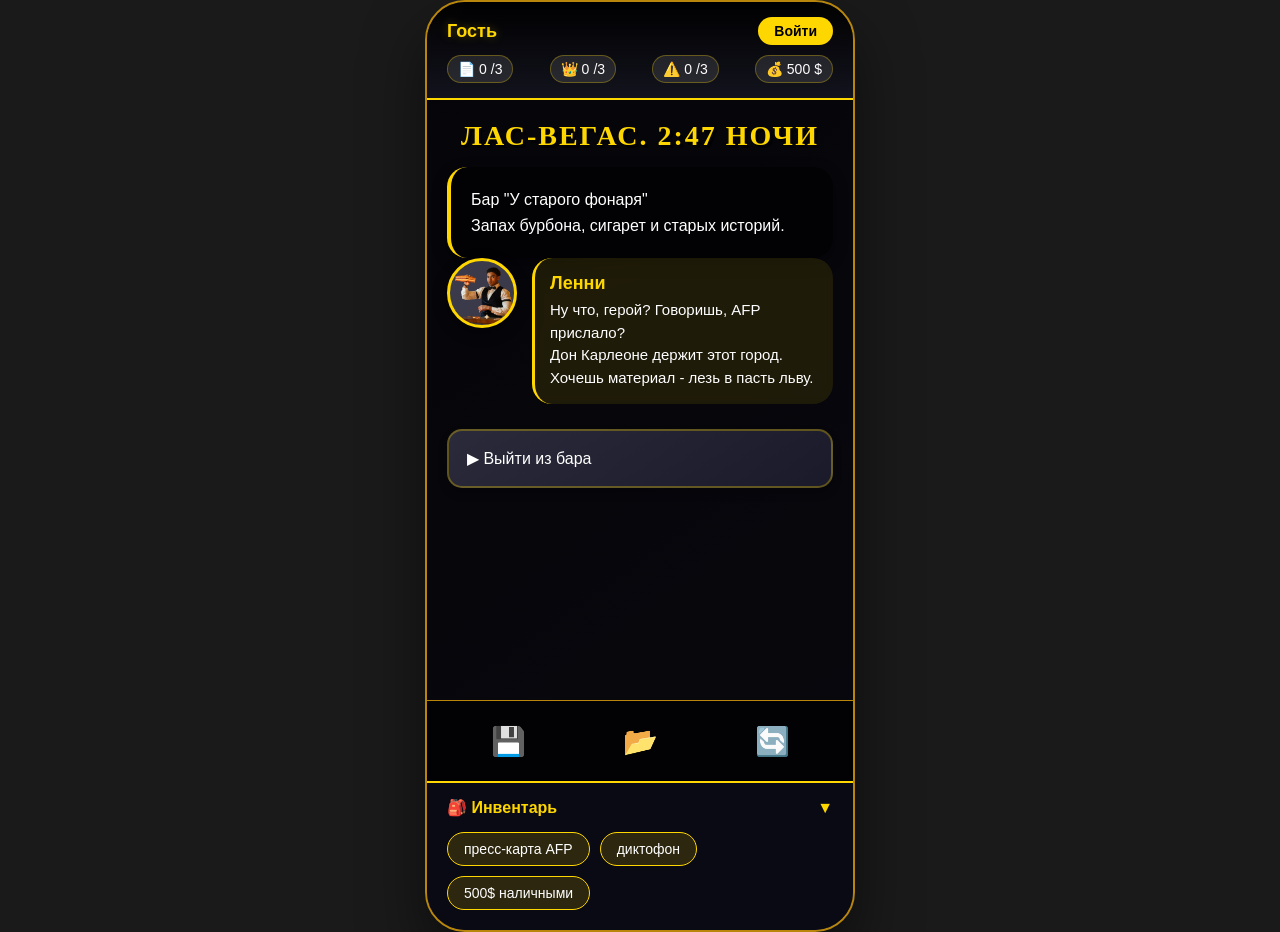
==== index.html @ 1c959591 "Initial commit: Las Vegas Story game" ====
<!DOCTYPE html>
<html lang="ru">
<head>
    <meta charset="UTF-8">
    <meta name="viewport" content="width=device-width, initial-scale=1.0, maximum-scale=1.0, user-scalable=no, viewport-fit=cover">
    <title>Las Vegas Story</title>
    <link rel="stylesheet" href="styles.css">
</head>
<body>
    <div class="game-container">
        <!-- Шапка с авторизацией -->
        <div class="header">
            <div class="user-info" id="userInfo">
                <span class="user-name" id="userName">Гость</span>
                <button class="login-btn" id="loginBtn" onclick="showLoginModal()">Войти</button>
            </div>
            <div class="stats">
                <span class="stat-item" title="Улики">📄 <span id="evidenceStat">0</span>/3</span>
                <span class="stat-item" title="Уважение мафии">👑 <span id="respectStat">0</span>/3</span>
                <span class="stat-item" title="Риск">⚠️ <span id="riskStat">0</span>/3</span>
                <span class="stat-item" title="Деньги">💰 <span id="moneyStat">500</span>$</span>
            </div>
        </div>

        <!-- Модальное окно входа -->
        <div id="loginModal" class="modal">
            <div class="modal-content">
                <h3>Вход в игру</h3>
                <input type="text" id="username" placeholder="Имя пользователя">
                <input type="password" id="password" placeholder="Пароль">
                <button class="modal-btn primary" onclick="login()">Войти</button>
                <button class="modal-btn" onclick="register()">Регистрация</button>
                <button class="modal-btn secondary" onclick="closeLoginModal()">Закрыть</button>
            </div>
        </div>

        <!-- Основной экран игры -->
        <div class="game-screen" id="gameScreen">
            
        </div>

        <!-- Панель управления -->
        <div class="controls">
            <button class="control-btn save" onclick="saveGame()" title="Сохранить">💾</button>
            <button class="control-btn load" onclick="loadGame()" title="Загрузить">📂</button>
            <button class="control-btn reset" onclick="resetGame()" title="Новая игра">🔄</button>
        </div>

        <!-- Инвентарь -->
        <div class="inventory" id="inventory">
            <div class="inventory-header" onclick="toggleInventory()">
                <span>🎒 Инвентарь</span>
                <span class="toggle-icon">▼</span>
            </div>
            <div class="inventory-items" id="inventoryItems"></div>
        </div>
    </div>

    <script src="script.js"></script>
</body>
</html>
---- styles.css ----
* {
    margin: 0;
    padding: 0;
    box-sizing: border-box;
}

:root {
    --gold: #ffd700;
    --gold-dark: #b8860b;
    --bg-dark: #1a1a1a;
    --bg-card: #2a2a2a;
    --danger: #f44336;
    --success: #4caf50;
    --info: #2196f3;
}

@import url('https://fonts.googleapis.com/css2?family=Playfair+Display:wght@400;700;900&family=Roboto:wght@300;400;500&display=swap');

body {
    font-family: 'Roboto', sans-serif;
    background: var(--bg-dark);
    color: #fff;
    min-height: 100vh;
    display: flex;
    justify-content: center;
    align-items: center;
    margin: 0;
    padding: 0;
}

.game-container {
    width: 100%;
    max-width: 430px;
    height: 932px;
    background: linear-gradient(145deg, #0f0f1e 0%, #1a1a2e 100%);
    border-radius: 40px;
    overflow: hidden;
    display: flex;
    flex-direction: column;
    box-shadow: 0 30px 60px rgba(0,0,0,0.5);
    position: relative;
    border: 2px solid var(--gold-dark);
}

/* Шапка */
.header {
    background: linear-gradient(180deg, rgba(0,0,0,0.95) 0%, rgba(20,20,30,0.95) 100%);
    padding: 15px 20px;
    backdrop-filter: blur(10px);
    border-bottom: 2px solid var(--gold);
    position: relative;
    z-index: 10;
}

.user-info {
    display: flex;
    align-items: center;
    gap: 10px;
    margin-bottom: 10px;
}

.user-name {
    font-weight: 700;
    color: var(--gold);
    text-shadow: 0 0 10px rgba(255,215,0,0.3);
    font-size: 18px;
}

.login-btn {
    background: var(--gold);
    border: none;
    padding: 6px 16px;
    border-radius: 30px;
    font-weight: 600;
    cursor: pointer;
    transition: all 0.3s;
    font-size: 14px;
    color: #000;
    margin-left: auto;
}

.login-btn:hover {
    transform: scale(1.05);
    box-shadow: 0 0 20px rgba(255,215,0,0.5);
}

.stats {
    display: flex;
    justify-content: space-between;
    gap: 10px;
    font-size: 14px;
}

.stat-item {
    display: flex;
    align-items: center;
    gap: 4px;
    background: rgba(255,255,255,0.1);
    padding: 5px 10px;
    border-radius: 20px;
    border: 1px solid rgba(255,215,0,0.3);
}

/* Модальное окно */
.modal {
    display: none;
    position: fixed;
    top: 0;
    left: 0;
    right: 0;
    bottom: 0;
    background: rgba(0,0,0,0.9);
    z-index: 1000;
    justify-content: center;
    align-items: center;
    backdrop-filter: blur(5px);
}

.modal-content {
    background: var(--bg-card);
    padding: 30px;
    border-radius: 30px;
    width: 90%;
    max-width: 350px;
    display: flex;
    flex-direction: column;
    gap: 15px;
    border: 2px solid var(--gold);
    box-shadow: 0 0 50px rgba(255,215,0,0.2);
}

.modal-content h3 {
    text-align: center;
    color: var(--gold);
    margin-bottom: 10px;
    font-size: 24px;
}

.modal-content input {
    padding: 15px;
    border-radius: 15px;
    border: none;
    background: #3a3a4a;
    color: white;
    font-size: 16px;
    border: 1px solid transparent;
    transition: 0.3s;
}

.modal-content input:focus {
    outline: none;
    border-color: var(--gold);
}

.modal-btn {
    padding: 15px;
    border: none;
    border-radius: 15px;
    font-weight: 600;
    cursor: pointer;
    transition: all 0.3s;
    font-size: 16px;
}

.modal-btn.primary {
    background: var(--gold);
    color: black;
}

.modal-btn.secondary {
    background: #666;
    color: white;
}

/* Экран игры */
.game-screen {
    flex: 1;
    padding: 20px;
    overflow-y: auto;
    background: rgba(0,0,0,0.7);
    display: flex;
    flex-direction: column;
    gap: 20px;
    scroll-behavior: smooth;
}

/* Сцены */
.scene {
    animation: fadeSlide 0.5s ease-out;
}

@keyframes fadeSlide {
    from {
        opacity: 0;
        transform: translateY(20px);
    }
    to {
        opacity: 1;
        transform: translateY(0);
    }
}

.scene-title {
    font-family: 'Playfair Display', serif;
    font-size: 28px;
    font-weight: 900;
    color: var(--gold);
    text-shadow: 3px 3px 0 rgba(0,0,0,0.5);
    margin-bottom: 15px;
    text-align: center;
    letter-spacing: 2px;
}

.scene-description {
    background: rgba(0,0,0,0.6);
    padding: 20px;
    border-radius: 20px;
    line-height: 1.6;
    font-size: 16px;
    border-left: 4px solid var(--gold);
    box-shadow: 0 5px 15px rgba(0,0,0,0.3);
}

/* Персонажи */
.character {
    display: flex;
    align-items: flex-start;
    gap: 15px;
    margin-bottom: 15px;
    animation: slideIn 0.3s;
}

@keyframes slideIn {
    from {
        opacity: 0;
        transform: translateX(-20px);
    }
    to {
        opacity: 1;
        transform: translateX(0);
    }
}

.character-avatar {
    width: 70px;
    height: 70px;
    border-radius: 50%;
    border: 3px solid var(--gold);
    background-size: cover;
    background-position: center;
    background-color: #3a3a4a;
    box-shadow: 0 5px 15px rgba(0,0,0,0.3);
}

.character-speech {
    background: rgba(255,215,0,0.1);
    padding: 15px;
    border-radius: 20px;
    border-left: 3px solid var(--gold);
    flex: 1;
    backdrop-filter: blur(5px);
}

.character-name {
    font-weight: 700;
    color: var(--gold);
    margin-bottom: 5px;
    display: block;
    font-size: 18px;
}

.character-speech p {
    font-size: 15px;
    line-height: 1.5;
}

/* Варианты выбора */
.choices {
    display: flex;
    flex-direction: column;
    gap: 12px;
    margin-top: 25px;
}

.choice-btn {
    background: linear-gradient(145deg, #2a2a3a, #1a1a2a);
    border: 2px solid rgba(255,215,0,0.3);
    color: white;
    padding: 18px;
    border-radius: 15px;
    font-size: 16px;
    cursor: pointer;
    transition: all 0.3s;
    text-align: left;
    font-weight: 500;
    box-shadow: 0 5px 10px rgba(0,0,0,0.2);
}

.choice-btn:hover {
    background: linear-gradient(145deg, #3a3a4a, #2a2a3a);
    border-color: var(--gold);
    transform: translateX(5px);
    box-shadow: 0 8px 20px rgba(255,215,0,0.2);
}

/* Концовки */
.ending {
    background: linear-gradient(145deg, #1a1a2e, #2a1a3a);
    padding: 30px;
    border-radius: 30px;
    text-align: center;
    animation: glowPulse 2s infinite;
    border: 3px solid var(--gold);
}

@keyframes glowPulse {
    0% { box-shadow: 0 0 30px rgba(255,215,0,0.3); }
    50% { box-shadow: 0 0 60px rgba(255,215,0,0.6); }
    100% { box-shadow: 0 0 30px rgba(255,215,0,0.3); }
}

.ending-title {
    font-family: 'Playfair Display', serif;
    font-size: 36px;
    font-weight: 900;
    color: var(--gold);
    margin-bottom: 30px;
    text-shadow: 0 0 20px rgba(255,215,0,0.5);
}

.ending-stats {
    display: flex;
    flex-wrap: wrap;
    gap: 15px;
    justify-content: center;
    margin: 25px 0;
}

.ending-stat {
    background: rgba(255,215,0,0.1);
    padding: 12px 20px;
    border-radius: 30px;
    border: 1px solid var(--gold);
    font-size: 16px;
}

/* Инвентарь */
.inventory {
    background: rgba(10,10,20,0.95);
    border-top: 2px solid var(--gold);
    backdrop-filter: blur(10px);
    transition: all 0.3s;
    z-index: 5;
}

.inventory-header {
    padding: 15px 20px;
    display: flex;
    justify-content: space-between;
    align-items: center;
    cursor: pointer;
    user-select: none;
    font-weight: 600;
    color: var(--gold);
}

.inventory-items {
    padding: 0 20px 20px 20px;
    display: flex;
    flex-wrap: wrap;
    gap: 10px;
    max-height: 150px;
    overflow-y: auto;
}

.inventory-item {
    background: rgba(255,215,0,0.15);
    border: 1px solid var(--gold);
    padding: 8px 16px;
    border-radius: 30px;
    font-size: 14px;
    backdrop-filter: blur(5px);
    animation: popIn 0.3s;
}

@keyframes popIn {
    from {
        opacity: 0;
        transform: scale(0.8);
    }
    to {
        opacity: 1;
        transform: scale(1);
    }
}

/* Кнопки управления */
.controls {
    display: flex;
    justify-content: space-around;
    padding: 15px;
    background: rgba(0,0,0,0.9);
    border-top: 1px solid var(--gold-dark);
}

.control-btn {
    background: none;
    border: none;
    color: white;
    font-size: 28px;
    cursor: pointer;
    transition: all 0.3s;
    padding: 10px;
    border-radius: 50%;
    width: 50px;
    height: 50px;
    display: flex;
    align-items: center;
    justify-content: center;
}

.control-btn:hover {
    transform: scale(1.1);
    background: rgba(255,215,0,0.1);
}

.control-btn.save:hover { color: var(--success); }
.control-btn.load:hover { color: var(--info); }
.control-btn.reset:hover { color: var(--danger); }

/* Скроллбар */
.game-screen::-webkit-scrollbar {
    width: 5px;
}

.game-screen::-webkit-scrollbar-track {
    background: rgba(255,255,255,0.05);
}

.game-screen::-webkit-scrollbar-thumb {
    background: var(--gold);
    border-radius: 5px;
}

/* Адаптация для маленьких экранов */
@media (max-width: 430px) {
    .game-container {
        border-radius: 0;
        height: 100vh;
        max-width: 100%;
        border: none;
    }
    
    .stats {
        font-size: 12px;
    }
    
    .choice-btn {
        padding: 15px;
    }
}
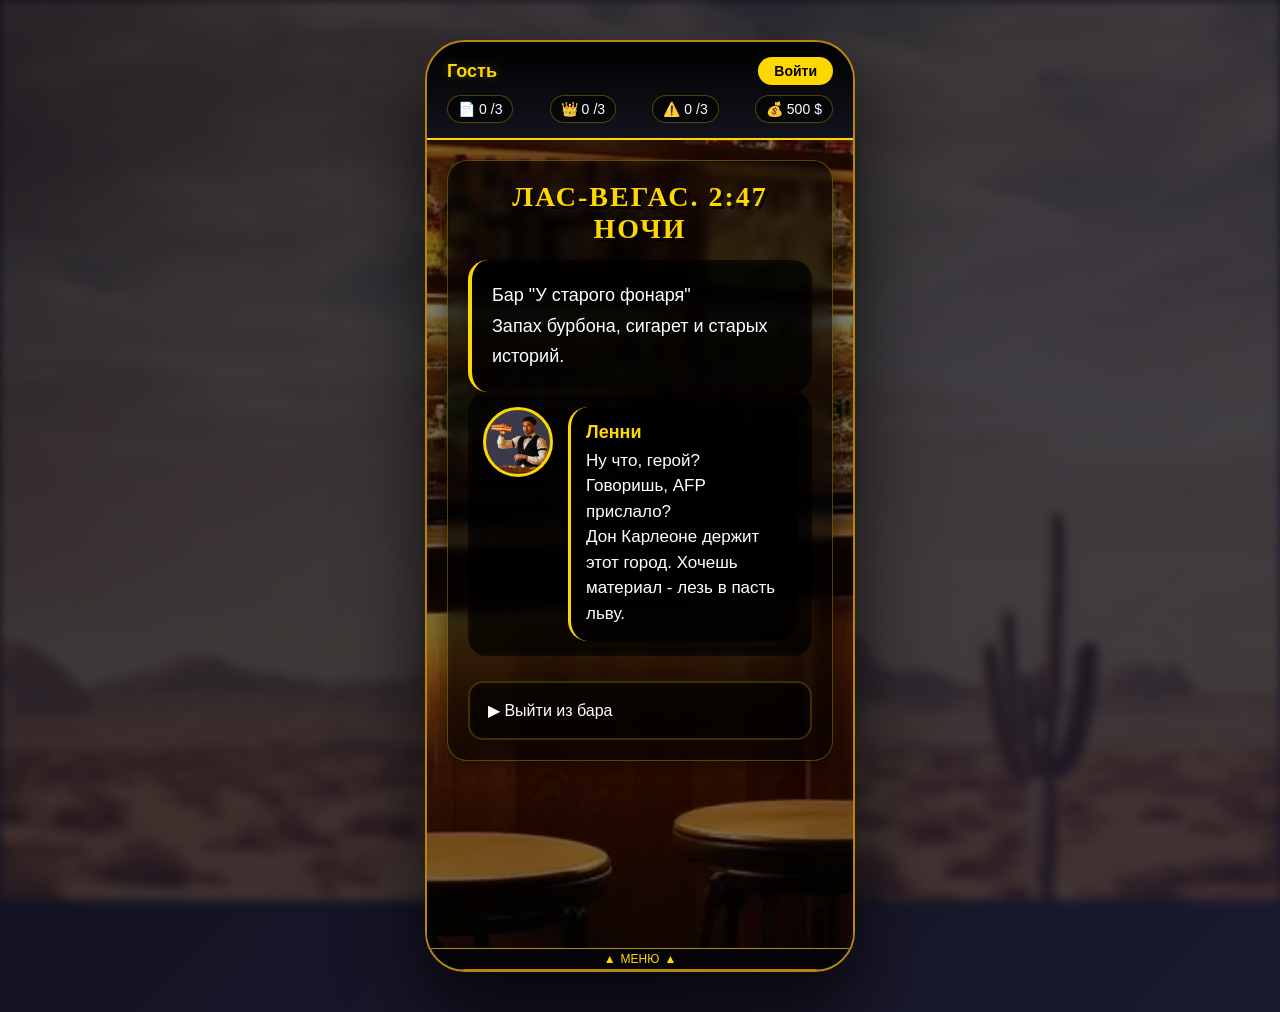
==== commit 53284a92: "Menu change" ====
--- a/index.html
+++ b/index.html
@@ -40,19 +40,28 @@
         </div>
 
         <!-- Панель управления -->
-        <div class="controls">
-            <button class="control-btn save" onclick="saveGame()" title="Сохранить">💾</button>
-            <button class="control-btn load" onclick="loadGame()" title="Загрузить">📂</button>
-            <button class="control-btn reset" onclick="resetGame()" title="Новая игра">🔄</button>
-        </div>
-
-        <!-- Инвентарь -->
-        <div class="inventory" id="inventory">
-            <div class="inventory-header" onclick="toggleInventory()">
-                <span>🎒 Инвентарь</span>
-                <span class="toggle-icon">▼</span>
+        <div class="bottom-panel">
+            <div class="panel-toggle" onclick="toggleBottomPanel()">
+                <span>▲</span> МЕНЮ <span>▲</span>
             </div>
-            <div class="inventory-items" id="inventoryItems"></div>
+    
+            <div class="panel-content" id="bottomPanelContent">
+                <!-- Инвентарь -->
+                <div class="inventory" id="inventory">
+                    <div class="inventory-header" onclick="toggleInventory()">
+                        <span>🎒 Инвентарь</span>
+                        <span class="toggle-icon">▶</span>
+                    </div>
+                    <div class="inventory-items" id="inventoryItems"></div>
+                </div>
+        
+                <!-- Кнопки управления -->
+                <div class="controls">
+                    <button class="control-btn save" onclick="saveGame()" title="Сохранить">💾</button>
+                    <button class="control-btn load" onclick="loadGame()" title="Загрузить">📂</button>
+                    <button class="control-btn reset" onclick="resetGame()" title="Новая игра">🔄</button>
+                </div>
+            </div>
         </div>
     </div>
 
--- a/styles.css
+++ b/styles.css
@@ -7,8 +7,10 @@
 :root {
     --gold: #ffd700;
     --gold-dark: #b8860b;
-    --bg-dark: #1a1a1a;
-    --bg-card: #2a2a2a;
+    --bg-dark: rgba(0, 0, 0, 0.7);
+    --bg-card: rgba(42, 42, 42, 0.85);
+    --text-light: #ffffff;
+    --text-shadow: 2px 2px 4px rgba(0, 0, 0, 0.8);
     --danger: #f44336;
     --success: #4caf50;
     --info: #2196f3;
@@ -18,8 +20,8 @@
 
 body {
     font-family: 'Roboto', sans-serif;
-    background: var(--bg-dark);
-    color: #fff;
+    background: #1a1a1a;
+    color: var(--text-light);
     min-height: 100vh;
     display: flex;
     justify-content: center;
@@ -95,10 +97,12 @@
     display: flex;
     align-items: center;
     gap: 4px;
-    background: rgba(255,255,255,0.1);
+    background: rgba(0, 0, 0, 0.5);
+    backdrop-filter: blur(5px);
     padding: 5px 10px;
     border-radius: 20px;
     border: 1px solid rgba(255,215,0,0.3);
+    text-shadow: var(--text-shadow);
 }
 
 /* Модальное окно */
@@ -127,6 +131,7 @@
     gap: 15px;
     border: 2px solid var(--gold);
     box-shadow: 0 0 50px rgba(255,215,0,0.2);
+    backdrop-filter: blur(10px);
 }
 
 .modal-content h3 {
@@ -134,13 +139,14 @@
     color: var(--gold);
     margin-bottom: 10px;
     font-size: 24px;
+    text-shadow: var(--text-shadow);
 }
 
 .modal-content input {
     padding: 15px;
     border-radius: 15px;
     border: none;
-    background: #3a3a4a;
+    background: rgba(58, 58, 74, 0.9);
     color: white;
     font-size: 16px;
     border: 1px solid transparent;
@@ -177,16 +183,90 @@
     flex: 1;
     padding: 20px;
     overflow-y: auto;
-    background: rgba(0,0,0,0.7);
+    position: relative;
     display: flex;
     flex-direction: column;
     gap: 20px;
     scroll-behavior: smooth;
 }
 
+
+/* Фоновые изображения для сцен */
+.game-screen[data-scene="start"] {
+    background: linear-gradient(rgba(0, 0, 0, 0.5), rgba(0, 0, 0, 0.5)), 
+                url('images/bg_bar.jpg') center/cover no-repeat fixed;
+}
+
+.game-screen[data-scene="act1"] {
+    background: linear-gradient(rgba(0, 0, 0, 0.5), rgba(0, 0, 0, 0.5)), 
+                url('images/bg_outside_casino.jpg') center/cover no-repeat fixed;
+}
+
+.game-screen[data-scene="vito_meeting"] {
+    background: linear-gradient(rgba(0, 0, 0, 0.5), rgba(0, 0, 0, 0.5)), 
+                url('images/bg_inside_casino.jpg') center/cover no-repeat fixed;
+}
+
+.game-screen[data-scene="test_skill"] {
+    background: linear-gradient(rgba(0, 0, 0, 0.5), rgba(0, 0, 0, 0.5)), 
+                url('images/bg_interrogate_room.jpg') center/cover no-repeat fixed;
+}
+
+.game-screen[data-scene="week_later"],
+.game-screen[data-scene="cheater"] {
+    background: linear-gradient(rgba(0, 0, 0, 0.5), rgba(0, 0, 0, 0.5)), 
+                url('images/bg_inside_casino.jpg') center/cover no-repeat fixed;
+}
+
+.game-screen[data-scene="documents"] {
+    background: linear-gradient(rgba(0, 0, 0, 0.6), rgba(0, 0, 0, 0.6)), 
+                url('images/bg_office.jpg') center/cover no-repeat fixed;
+}
+
+.game-screen[data-scene="don_meeting"] {
+    background: linear-gradient(rgba(0, 0, 0, 0.6), rgba(0, 0, 0, 0.6)), 
+                url('images/bg_office.jpg') center/cover no-repeat fixed;
+}
+
+/* Фоны для концовок */
+.game-screen[data-ending="СДЕЛКА"] {
+    background: linear-gradient(rgba(0, 0, 0, 0.5), rgba(0, 0, 0, 0.5)), 
+                url('images/bg_dessert.jpg') center/cover no-repeat fixed;
+}
+
+.game-screen[data-ending="ПУЛИТЦЕР"] {
+    background: linear-gradient(rgba(0, 0, 0, 0.5), rgba(0, 0, 0, 0.5)), 
+                url('images/bg_airport.jpg') center/cover no-repeat fixed;
+}
+
+.game-screen[data-ending="СВИДЕТЕЛЬ"] {
+    background: linear-gradient(rgba(0, 0, 0, 0.5), rgba(0, 0, 0, 0.5)), 
+                url('images/bg_dessert.jpg') center/cover no-repeat fixed;
+}
+
+.game-screen[data-ending="ПРОВАЛ"] {
+    background: linear-gradient(rgba(0, 0, 0, 0.7), rgba(0, 0, 0, 0.7)), 
+                url('images/bg_dessert.jpg') center/cover no-repeat fixed;
+}
+
+
+.game-screen[data-ending="СВИДЕТЕЛЬ"] .evidence-table {
+    background: linear-gradient(rgba(0, 0, 0, 0.4), rgba(0, 0, 0, 0.4)), 
+                url('images/bg_evidence_table.jpg') center/cover no-repeat;
+    border-radius: 20px;
+    padding: 20px;
+    margin: 15px 0;
+}
+
 /* Сцены */
 .scene {
     animation: fadeSlide 0.5s ease-out;
+    background: rgba(0, 0, 0, 0.6);
+    backdrop-filter: blur(5px);
+    border-radius: 20px;
+    padding: 20px;
+    border: 1px solid rgba(255, 215, 0, 0.3);
+    box-shadow: 0 5px 20px rgba(0, 0, 0, 0.5);
 }
 
 @keyframes fadeSlide {
@@ -205,20 +285,22 @@
     font-size: 28px;
     font-weight: 900;
     color: var(--gold);
-    text-shadow: 3px 3px 0 rgba(0,0,0,0.5);
+    text-shadow: 3px 3px 0 rgba(0,0,0,0.8);
     margin-bottom: 15px;
     text-align: center;
     letter-spacing: 2px;
 }
 
 .scene-description {
-    background: rgba(0,0,0,0.6);
+    background: rgba(0, 0, 0, 0.5);
+    backdrop-filter: blur(3px);
     padding: 20px;
     border-radius: 20px;
     line-height: 1.6;
     font-size: 16px;
     border-left: 4px solid var(--gold);
     box-shadow: 0 5px 15px rgba(0,0,0,0.3);
+    text-shadow: var(--text-shadow);
 }
 
 /* Персонажи */
@@ -228,6 +310,10 @@
     gap: 15px;
     margin-bottom: 15px;
     animation: slideIn 0.3s;
+    background: rgba(0, 0, 0, 0.4);
+    backdrop-filter: blur(3px);
+    border-radius: 20px;
+    padding: 15px;
 }
 
 @keyframes slideIn {
@@ -253,12 +339,13 @@
 }
 
 .character-speech {
-    background: rgba(255,215,0,0.1);
+    background: rgba(0, 0, 0, 0.6);
+    backdrop-filter: blur(3px);
     padding: 15px;
     border-radius: 20px;
     border-left: 3px solid var(--gold);
     flex: 1;
-    backdrop-filter: blur(5px);
+    text-shadow: var(--text-shadow);
 }
 
 .character-name {
@@ -283,8 +370,9 @@
 }
 
 .choice-btn {
-    background: linear-gradient(145deg, #2a2a3a, #1a1a2a);
-    border: 2px solid rgba(255,215,0,0.3);
+    background: rgba(0, 0, 0, 0.2); 
+    backdrop-filter: blur(5px);
+    border: 2px solid rgba(255,215,0,0.2);
     color: white;
     padding: 18px;
     border-radius: 15px;
@@ -294,10 +382,11 @@
     text-align: left;
     font-weight: 500;
     box-shadow: 0 5px 10px rgba(0,0,0,0.2);
+    text-shadow: var(--text-shadow);
 }
 
 .choice-btn:hover {
-    background: linear-gradient(145deg, #3a3a4a, #2a2a3a);
+    background: rgba(255, 215, 0, 0.2); 
     border-color: var(--gold);
     transform: translateX(5px);
     box-shadow: 0 8px 20px rgba(255,215,0,0.2);
@@ -305,7 +394,8 @@
 
 /* Концовки */
 .ending {
-    background: linear-gradient(145deg, #1a1a2e, #2a1a3a);
+    background: rgba(0, 0, 0, 0.7);
+    backdrop-filter: blur(5px);
     padding: 30px;
     border-radius: 30px;
     text-align: center;
@@ -337,96 +427,157 @@
 }
 
 .ending-stat {
-    background: rgba(255,215,0,0.1);
+    background: rgba(0, 0, 0, 0.6);
+    backdrop-filter: blur(3px);
     padding: 12px 20px;
     border-radius: 30px;
     border: 1px solid var(--gold);
     font-size: 16px;
+    text-shadow: var(--text-shadow);
+}
+
+.bottom-panel {
+    background: rgba(10,10,20,0.98);
+    backdrop-filter: blur(10px);
+    border-top: 1px solid var(--gold-dark);
+    z-index: 5;
+    flex-shrink: 0;
+}
+
+.panel-toggle {
+    display: flex;
+    justify-content: center;
+    align-items: center;
+    padding: 3px 0;
+    background: rgba(0,0,0,0.5);
+    cursor: pointer;
+    color: var(--gold);
+    font-size: 12px;
+    border-bottom: 1px solid var(--gold-dark);
+}
+
+.panel-toggle:hover {
+    background: rgba(255,215,0,0.1);
+}
+
+.panel-toggle span {
+    margin: 0 5px;
+}
+
+.panel-content {
+    display: none;
+    padding: 5px 15px;
+}
+
+.panel-content.expanded {
+    display: block;
 }
 
 /* Инвентарь */
-.inventory {
-    background: rgba(10,10,20,0.95);
-    border-top: 2px solid var(--gold);
-    backdrop-filter: blur(10px);
-    transition: all 0.3s;
-    z-index: 5;
-}
-
 .inventory-header {
-    padding: 15px 20px;
+    padding: 5px 0;
     display: flex;
     justify-content: space-between;
     align-items: center;
     cursor: pointer;
     user-select: none;
-    font-weight: 600;
+    font-weight: 500;
     color: var(--gold);
+    text-shadow: var(--text-shadow);
+    font-size: 12px;
+    border-bottom: 1px solid rgba(255,215,0,0.2);
+    margin-bottom: 5px;
+}
+
+.inventory-header .toggle-icon {
+    font-size: 11px;
 }
 
 .inventory-items {
-    padding: 0 20px 20px 20px;
-    display: flex;
+    display: none;
     flex-wrap: wrap;
-    gap: 10px;
-    max-height: 150px;
+    gap: 5px;
+    max-height: 60px;
     overflow-y: auto;
+    margin-bottom: 8px;
+}
+
+.inventory-items.show {
+    display: flex;
 }
 
 .inventory-item {
-    background: rgba(255,215,0,0.15);
+    background: rgba(255, 215, 0, 0.15);
     border: 1px solid var(--gold);
-    padding: 8px 16px;
-    border-radius: 30px;
-    font-size: 14px;
-    backdrop-filter: blur(5px);
-    animation: popIn 0.3s;
-}
-
-@keyframes popIn {
-    from {
-        opacity: 0;
-        transform: scale(0.8);
-    }
-    to {
-        opacity: 1;
-        transform: scale(1);
-    }
+    padding: 2px 8px;
+    border-radius: 20px;
+    font-size: 10px;
+    animation: popIn 0.2s;
+    text-shadow: var(--text-shadow);
+    white-space: nowrap;
 }
 
 /* Кнопки управления */
 .controls {
     display: flex;
     justify-content: space-around;
-    padding: 15px;
-    background: rgba(0,0,0,0.9);
-    border-top: 1px solid var(--gold-dark);
+    padding: 5px 0;
 }
 
 .control-btn {
     background: none;
     border: none;
     color: white;
-    font-size: 28px;
+    font-size: 16px;
     cursor: pointer;
-    transition: all 0.3s;
-    padding: 10px;
+    transition: all 0.2s;
+    padding: 4px;
     border-radius: 50%;
-    width: 50px;
-    height: 50px;
+    width: 28px;
+    height: 28px;
     display: flex;
     align-items: center;
     justify-content: center;
+    text-shadow: var(--text-shadow);
+    opacity: 0.7;
 }
 
 .control-btn:hover {
     transform: scale(1.1);
     background: rgba(255,215,0,0.1);
+    opacity: 1;
 }
 
 .control-btn.save:hover { color: var(--success); }
 .control-btn.load:hover { color: var(--info); }
 .control-btn.reset:hover { color: var(--danger); }
+
+/* Адаптация для мобильных */
+@media (max-width: 430px) {
+    .panel-content {
+        padding: 3px 12px;
+    }
+    
+    .inventory-header {
+        font-size: 11px;
+    }
+    
+    .inventory-item {
+        padding: 1px 6px;
+        font-size: 9px;
+    }
+    
+    .control-btn {
+        font-size: 14px;
+        width: 24px;
+        height: 24px;
+    }
+    
+    .panel-toggle {
+        padding: 2px 0;
+        font-size: 10px;
+    }
+}
 
 /* Скроллбар */
 .game-screen::-webkit-scrollbar {
@@ -458,4 +609,226 @@
     .choice-btn {
         padding: 15px;
     }
+}
+
+/* Адаптация для больших экранов */
+
+@media (min-width: 431px) and (max-width: 768px) {
+    .game-container {
+        max-width: 600px;
+        height: 900px;
+        margin: 20px auto;
+    }
+    
+    .scene-title {
+        font-size: 32px;
+    }
+    
+    .character-avatar {
+        width: 80px;
+        height: 80px;
+    }
+    
+    .choice-btn {
+        font-size: 18px;
+        padding: 20px;
+    }
+}
+
+@media (min-width: 769px) and (max-width: 1024px) {
+    .game-container {
+        max-width: 700px;
+        height: 950px;
+        margin: 30px auto;
+    }
+    
+    .scene-title {
+        font-size: 36px;
+    }
+    
+    .character-avatar {
+        width: 90px;
+        height: 90px;
+    }
+    
+    .choice-btn {
+        font-size: 18px;
+        padding: 22px;
+    }
+    
+    .stats {
+        font-size: 16px;
+    }
+}
+
+@media (min-width: 1025px) {
+    body {
+        background: linear-gradient(135deg, #0f0f1e 0%, #1a1a2e 100%);
+        padding: 40px;
+    }
+    
+    .game-container {
+        max-width: 430px;
+        height: 932px;
+        margin: 0 auto;
+        box-shadow: 0 40px 80px rgba(0,0,0,0.7);
+        transition: transform 0.3s;
+    }
+    
+    .game-container:hover {
+        transform: scale(1.01);
+    }
+    
+    body::before {
+        content: '';
+        position: fixed;
+        top: 0;
+        left: 0;
+        right: 0;
+        bottom: 0;
+        background: url('images/bg_dessert.jpg') center/cover no-repeat;
+        opacity: 0.2;
+        z-index: -1;
+        filter: blur(5px);
+    }
+    
+    .choice-btn:hover {
+        transform: translateX(10px);
+        box-shadow: 0 10px 30px rgba(255,215,0,0.3);
+    }
+    
+    .character:hover {
+        transform: scale(1.02);
+        transition: transform 0.3s;
+    }
+}
+
+@media (min-height: 1000px) {
+    .game-container {
+        height: 1000px;
+    }
+    
+    .game-screen {
+        padding: 30px;
+    }
+    
+    .scene {
+        padding: 30px;
+    }
+    
+    .character-avatar {
+        width: 100px;
+        height: 100px;
+    }
+}
+
+@media (orientation: landscape) and (max-height: 600px) {
+    .game-container {
+        height: 100vh;
+        max-width: 100%;
+        border-radius: 0;
+    }
+    
+    .game-screen {
+        padding: 15px;
+    }
+    
+    .character-avatar {
+        width: 50px;
+        height: 50px;
+    }
+    
+    .choice-btn {
+        padding: 12px;
+    }
+    
+    .stats {
+        font-size: 11px;
+    }
+}
+
+@media (hover: hover) and (pointer: fine) {
+    .choice-btn {
+        transition: all 0.2s;
+    }
+    
+    .choice-btn:hover {
+        background: rgba(255, 215, 0, 0.25);
+        border-color: var(--gold);
+        transform: translateX(8px);
+    }
+    
+    .control-btn:hover {
+        background: rgba(255, 215, 0, 0.15);
+        transform: scale(1.15);
+    }
+    
+    .inventory-item:hover {
+        background: rgba(255, 215, 0, 0.4);
+        transform: scale(1.05);
+        transition: all 0.2s;
+    }
+}
+
+@media (min-width: 2560px) {
+    body {
+        transform: scale(1.2);
+    }
+    
+    .game-container {
+        box-shadow: 0 50px 100px rgba(0,0,0,0.8);
+    }
+}
+
+@media (min-width: 1025px) {
+    ::-webkit-scrollbar {
+        width: 10px;
+    }
+    
+    ::-webkit-scrollbar-track {
+        background: #1a1a1a;
+    }
+    
+    ::-webkit-scrollbar-thumb {
+        background: var(--gold-dark);
+        border-radius: 5px;
+    }
+    
+    ::-webkit-scrollbar-thumb:hover {
+        background: var(--gold);
+    }
+}
+
+
+@media (min-width: 1025px) {
+    .game-container {
+        animation: desktopAppear 0.8s ease-out;
+    }
+    
+    @keyframes desktopAppear {
+        from {
+            opacity: 0;
+            transform: translateY(30px) scale(0.95);
+        }
+        to {
+            opacity: 1;
+            transform: translateY(0) scale(1);
+        }
+    }
+}
+
+
+@media (min-width: 1025px) {
+    .scene-description {
+        font-size: 18px;
+        line-height: 1.7;
+    }
+    
+    .character-speech p {
+        font-size: 17px;
+    }
+    
+    .ending-title {
+        font-size: 42px;
+    }
 }
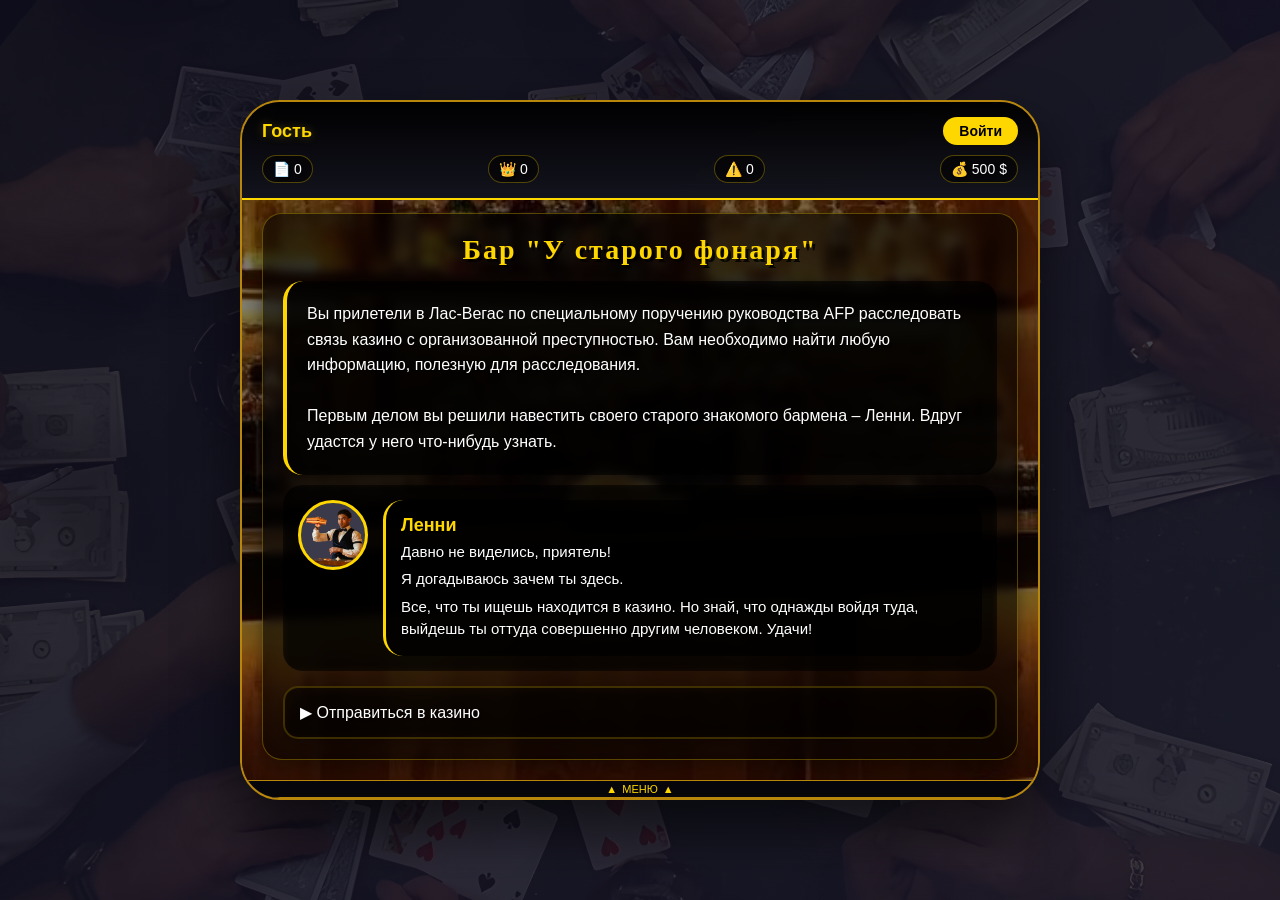
==== commit 2718a68d: "Update game story" ====
--- a/index.html
+++ b/index.html
@@ -15,9 +15,9 @@
                 <button class="login-btn" id="loginBtn" onclick="showLoginModal()">Войти</button>
             </div>
             <div class="stats">
-                <span class="stat-item" title="Улики">📄 <span id="evidenceStat">0</span>/3</span>
-                <span class="stat-item" title="Уважение мафии">👑 <span id="respectStat">0</span>/3</span>
-                <span class="stat-item" title="Риск">⚠️ <span id="riskStat">0</span>/3</span>
+                <span class="stat-item" title="Улики">📄 <span id="evidenceStat">0</span></span>
+                <span class="stat-item" title="Уважение мафии">👑 <span id="respectStat">0</span></span>
+                <span class="stat-item" title="Риск">⚠️ <span id="riskStat">0</span></span>
                 <span class="stat-item" title="Деньги">💰 <span id="moneyStat">500</span>$</span>
             </div>
         </div>
--- a/styles.css
+++ b/styles.css
@@ -33,7 +33,7 @@
 .game-container {
     width: 100%;
     max-width: 430px;
-    height: 932px;
+    height: 800px;
     background: linear-gradient(145deg, #0f0f1e 0%, #1a1a2e 100%);
     border-radius: 40px;
     overflow: hidden;
@@ -42,6 +42,7 @@
     box-shadow: 0 30px 60px rgba(0,0,0,0.5);
     position: relative;
     border: 2px solid var(--gold-dark);
+    margin: 20px auto;
 }
 
 /* Шапка */
@@ -113,7 +114,7 @@
     left: 0;
     right: 0;
     bottom: 0;
-    background: rgba(0,0,0,0.9);
+    background: rgba(0, 0, 0, 0.954);
     z-index: 1000;
     justify-content: center;
     align-items: center;
@@ -186,10 +187,9 @@
     position: relative;
     display: flex;
     flex-direction: column;
-    gap: 20px;
+    gap: 15px;
     scroll-behavior: smooth;
 }
-
 
 /* Фоновые изображения для сцен */
 .game-screen[data-scene="start"] {
@@ -248,7 +248,6 @@
     background: linear-gradient(rgba(0, 0, 0, 0.7), rgba(0, 0, 0, 0.7)), 
                 url('images/bg_dessert.jpg') center/cover no-repeat fixed;
 }
-
 
 .game-screen[data-ending="СВИДЕТЕЛЬ"] .evidence-table {
     background: linear-gradient(rgba(0, 0, 0, 0.4), rgba(0, 0, 0, 0.4)), 
@@ -258,7 +257,7 @@
     margin: 15px 0;
 }
 
-/* Сцены */
+
 .scene {
     animation: fadeSlide 0.5s ease-out;
     background: rgba(0, 0, 0, 0.6);
@@ -267,6 +266,11 @@
     padding: 20px;
     border: 1px solid rgba(255, 215, 0, 0.3);
     box-shadow: 0 5px 20px rgba(0, 0, 0, 0.5);
+    margin-bottom: 10px;
+}
+
+.scene:last-child {
+    margin-bottom: 0;
 }
 
 @keyframes fadeSlide {
@@ -301,6 +305,11 @@
     border-left: 4px solid var(--gold);
     box-shadow: 0 5px 15px rgba(0,0,0,0.3);
     text-shadow: var(--text-shadow);
+    margin-bottom: 10px;
+}
+
+.scene-description:last-child {
+    margin-bottom: 0;
 }
 
 /* Персонажи */
@@ -308,12 +317,16 @@
     display: flex;
     align-items: flex-start;
     gap: 15px;
-    margin-bottom: 15px;
+    margin-bottom: 10px;
     animation: slideIn 0.3s;
     background: rgba(0, 0, 0, 0.4);
     backdrop-filter: blur(3px);
     border-radius: 20px;
     padding: 15px;
+}
+
+.character:last-child {
+    margin-bottom: 0;
 }
 
 @keyframes slideIn {
@@ -359,14 +372,19 @@
 .character-speech p {
     font-size: 15px;
     line-height: 1.5;
+    margin-bottom: 5px;
+}
+
+.character-speech p:last-child {
+    margin-bottom: 0;
 }
 
 /* Варианты выбора */
 .choices {
     display: flex;
     flex-direction: column;
-    gap: 12px;
-    margin-top: 25px;
+    gap: 10px;
+    margin-top: 15px;
 }
 
 .choice-btn {
@@ -374,7 +392,7 @@
     backdrop-filter: blur(5px);
     border: 2px solid rgba(255,215,0,0.2);
     color: white;
-    padding: 18px;
+    padding: 15px;
     border-radius: 15px;
     font-size: 16px;
     cursor: pointer;
@@ -401,6 +419,7 @@
     text-align: center;
     animation: glowPulse 2s infinite;
     border: 3px solid var(--gold);
+    margin-bottom: 10px;
 }
 
 @keyframes glowPulse {
@@ -414,30 +433,30 @@
     font-size: 36px;
     font-weight: 900;
     color: var(--gold);
-    margin-bottom: 30px;
+    margin-bottom: 20px;
     text-shadow: 0 0 20px rgba(255,215,0,0.5);
 }
 
 .ending-stats {
     display: flex;
     flex-wrap: wrap;
-    gap: 15px;
+    gap: 10px;
     justify-content: center;
-    margin: 25px 0;
+    margin: 20px 0;
 }
 
 .ending-stat {
     background: rgba(0, 0, 0, 0.6);
     backdrop-filter: blur(3px);
-    padding: 12px 20px;
+    padding: 10px 18px;
     border-radius: 30px;
     border: 1px solid var(--gold);
-    font-size: 16px;
+    font-size: 15px;
     text-shadow: var(--text-shadow);
 }
 
 .bottom-panel {
-    background: rgba(10,10,20,0.98);
+    background: rgb(10, 10, 20);
     backdrop-filter: blur(10px);
     border-top: 1px solid var(--gold-dark);
     z-index: 5;
@@ -448,11 +467,11 @@
     display: flex;
     justify-content: center;
     align-items: center;
-    padding: 3px 0;
+    padding: 2px 0;
     background: rgba(0,0,0,0.5);
     cursor: pointer;
     color: var(--gold);
-    font-size: 12px;
+    font-size: 11px;
     border-bottom: 1px solid var(--gold-dark);
 }
 
@@ -552,8 +571,38 @@
 .control-btn.load:hover { color: var(--info); }
 .control-btn.reset:hover { color: var(--danger); }
 
+/* Скроллбар */
+.game-screen::-webkit-scrollbar {
+    width: 5px;
+}
+
+.game-screen::-webkit-scrollbar-track {
+    background: rgba(255,255,255,0.05);
+}
+
+.game-screen::-webkit-scrollbar-thumb {
+    background: var(--gold);
+    border-radius: 5px;
+}
+
 /* Адаптация для мобильных */
 @media (max-width: 430px) {
+    .game-container {
+        height: 100vh;
+        border-radius: 0;
+        max-width: 100%;
+        border: none;
+        margin: 0;
+    }
+    
+    .stats {
+        font-size: 12px;
+    }
+    
+    .choice-btn {
+        padding: 15px;
+    }
+    
     .panel-content {
         padding: 3px 12px;
     }
@@ -579,104 +628,154 @@
     }
 }
 
-/* Скроллбар */
-.game-screen::-webkit-scrollbar {
-    width: 5px;
-}
-
-.game-screen::-webkit-scrollbar-track {
-    background: rgba(255,255,255,0.05);
-}
-
-.game-screen::-webkit-scrollbar-thumb {
-    background: var(--gold);
-    border-radius: 5px;
-}
-
-/* Адаптация для маленьких экранов */
-@media (max-width: 430px) {
-    .game-container {
-        border-radius: 0;
-        height: 100vh;
-        max-width: 100%;
-        border: none;
-    }
-    
-    .stats {
-        font-size: 12px;
-    }
-    
-    .choice-btn {
-        padding: 15px;
-    }
-}
-
-/* Адаптация для больших экранов */
-
-@media (min-width: 431px) and (max-width: 768px) {
+/* Адаптация для планшетов */
+@media (min-width: 431px) and (max-width: 1024px) {
     .game-container {
         max-width: 600px;
-        height: 900px;
-        margin: 20px auto;
+        height: 750px;
+        margin: 30px auto;
     }
     
     .scene-title {
-        font-size: 32px;
+        font-size: 30px;
     }
     
     .character-avatar {
-        width: 80px;
-        height: 80px;
+        width: 75px;
+        height: 75px;
     }
     
     .choice-btn {
-        font-size: 18px;
-        padding: 20px;
-    }
-}
-
-@media (min-width: 769px) and (max-width: 1024px) {
-    .game-container {
-        max-width: 700px;
-        height: 950px;
-        margin: 30px auto;
-    }
-    
-    .scene-title {
-        font-size: 36px;
-    }
-    
-    .character-avatar {
-        width: 90px;
-        height: 90px;
-    }
-    
-    .choice-btn {
-        font-size: 18px;
-        padding: 22px;
-    }
-    
-    .stats {
-        font-size: 16px;
-    }
-}
-
+        font-size: 17px;
+        padding: 18px;
+    }
+}
+
+/* Адаптация для десктопа */
 @media (min-width: 1025px) {
     body {
         background: linear-gradient(135deg, #0f0f1e 0%, #1a1a2e 100%);
-        padding: 40px;
+        padding: 20px;
     }
     
     .game-container {
-        max-width: 430px;
-        height: 932px;
-        margin: 0 auto;
-        box-shadow: 0 40px 80px rgba(0,0,0,0.7);
-        transition: transform 0.3s;
-    }
-    
-    .game-container:hover {
-        transform: scale(1.01);
+        max-width: 800px;
+        width: 90%;
+        height: 700px;
+        margin: 20px auto;
+        box-shadow: 0 30px 60px rgba(0,0,0,0.6);
+    }
+    
+    .scene-description {
+        font-size: 16px;
+    }
+    
+    .character-speech p {
+        font-size: 15px;
+    }
+    
+    .ending-title {
+        font-size: 36px;
+    }
+}
+
+
+@media (min-width: 1400px) {
+    .game-container {
+        max-width: 900px;
+        height: 750px;
+        margin: 30px auto;
+    }
+}
+
+
+@media (max-height: 700px) {
+    .game-container {
+        height: 600px;
+    }
+    
+    .game-screen {
+        padding: 15px;
+        gap: 12px;
+    }
+    
+    .scene {
+        padding: 15px;
+    }
+}
+
+@media (max-height: 600px) {
+    .game-container {
+        height: 500px;
+    }
+    
+    .game-screen {
+        padding: 10px;
+        gap: 10px;
+    }
+    
+    .scene {
+        padding: 12px;
+    }
+}
+
+
+@media (orientation: landscape) and (max-height: 600px) {
+    .game-container {
+        height: 100vh;
+        max-width: 100%;
+        border-radius: 0;
+        margin: 0;
+    }
+    
+    .game-screen {
+        padding: 10px;
+        gap: 8px;
+    }
+    
+    .character-avatar {
+        width: 45px;
+        height: 45px;
+    }
+    
+    .choice-btn {
+        padding: 10px;
+        font-size: 14px;
+    }
+    
+    .stats {
+        font-size: 11px;
+    }
+}
+
+
+@media (hover: hover) and (pointer: fine) {
+    .choice-btn {
+        transition: all 0.2s;
+    }
+    
+    .choice-btn:hover {
+        background: rgba(255, 215, 0, 0.2);
+        border-color: var(--gold);
+        transform: translateX(5px);
+    }
+    
+    .control-btn:hover {
+        background: rgba(255, 215, 0, 0.15);
+        transform: scale(1.1);
+    }
+    
+    .inventory-item:hover {
+        background: rgba(255, 215, 0, 0.3);
+        transform: scale(1.02);
+    }
+}
+
+@media (min-width: 1025px) {
+    body {
+        background: linear-gradient(135deg, #0f0f1e 0%, #1a1a2e 100%);
+        padding: 20px;
+        position: relative;
     }
     
     body::before {
@@ -686,149 +785,19 @@
         left: 0;
         right: 0;
         bottom: 0;
-        background: url('images/bg_dessert.jpg') center/cover no-repeat;
+        background: url('images/bg_money.jpg') center/cover no-repeat;
         opacity: 0.2;
         z-index: -1;
-        filter: blur(5px);
-    }
-    
-    .choice-btn:hover {
-        transform: translateX(10px);
-        box-shadow: 0 10px 30px rgba(255,215,0,0.3);
-    }
-    
-    .character:hover {
-        transform: scale(1.02);
-        transition: transform 0.3s;
-    }
-}
-
-@media (min-height: 1000px) {
+        filter: blur(1);
+    }
+    
     .game-container {
-        height: 1000px;
-    }
-    
-    .game-screen {
-        padding: 30px;
-    }
-    
-    .scene {
-        padding: 30px;
-    }
-    
-    .character-avatar {
-        width: 100px;
-        height: 100px;
-    }
-}
-
-@media (orientation: landscape) and (max-height: 600px) {
-    .game-container {
-        height: 100vh;
-        max-width: 100%;
-        border-radius: 0;
-    }
-    
-    .game-screen {
-        padding: 15px;
-    }
-    
-    .character-avatar {
-        width: 50px;
-        height: 50px;
-    }
-    
-    .choice-btn {
-        padding: 12px;
-    }
-    
-    .stats {
-        font-size: 11px;
-    }
-}
-
-@media (hover: hover) and (pointer: fine) {
-    .choice-btn {
-        transition: all 0.2s;
-    }
-    
-    .choice-btn:hover {
-        background: rgba(255, 215, 0, 0.25);
-        border-color: var(--gold);
-        transform: translateX(8px);
-    }
-    
-    .control-btn:hover {
-        background: rgba(255, 215, 0, 0.15);
-        transform: scale(1.15);
-    }
-    
-    .inventory-item:hover {
-        background: rgba(255, 215, 0, 0.4);
-        transform: scale(1.05);
-        transition: all 0.2s;
-    }
-}
-
-@media (min-width: 2560px) {
-    body {
-        transform: scale(1.2);
-    }
-    
-    .game-container {
-        box-shadow: 0 50px 100px rgba(0,0,0,0.8);
-    }
-}
-
-@media (min-width: 1025px) {
-    ::-webkit-scrollbar {
-        width: 10px;
-    }
-    
-    ::-webkit-scrollbar-track {
-        background: #1a1a1a;
-    }
-    
-    ::-webkit-scrollbar-thumb {
-        background: var(--gold-dark);
-        border-radius: 5px;
-    }
-    
-    ::-webkit-scrollbar-thumb:hover {
-        background: var(--gold);
-    }
-}
-
-
-@media (min-width: 1025px) {
-    .game-container {
-        animation: desktopAppear 0.8s ease-out;
-    }
-    
-    @keyframes desktopAppear {
-        from {
-            opacity: 0;
-            transform: translateY(30px) scale(0.95);
-        }
-        to {
-            opacity: 1;
-            transform: translateY(0) scale(1);
-        }
-    }
-}
-
-
-@media (min-width: 1025px) {
-    .scene-description {
-        font-size: 18px;
-        line-height: 1.7;
-    }
-    
-    .character-speech p {
-        font-size: 17px;
-    }
-    
-    .ending-title {
-        font-size: 42px;
+        max-width: 800px;
+        width: 90%;
+        height: 700px;
+        margin: 20px auto;
+        box-shadow: 0 30px 60px rgba(0,0,0,0.6);
+        position: relative;
+        z-index: 1;
     }
 }
